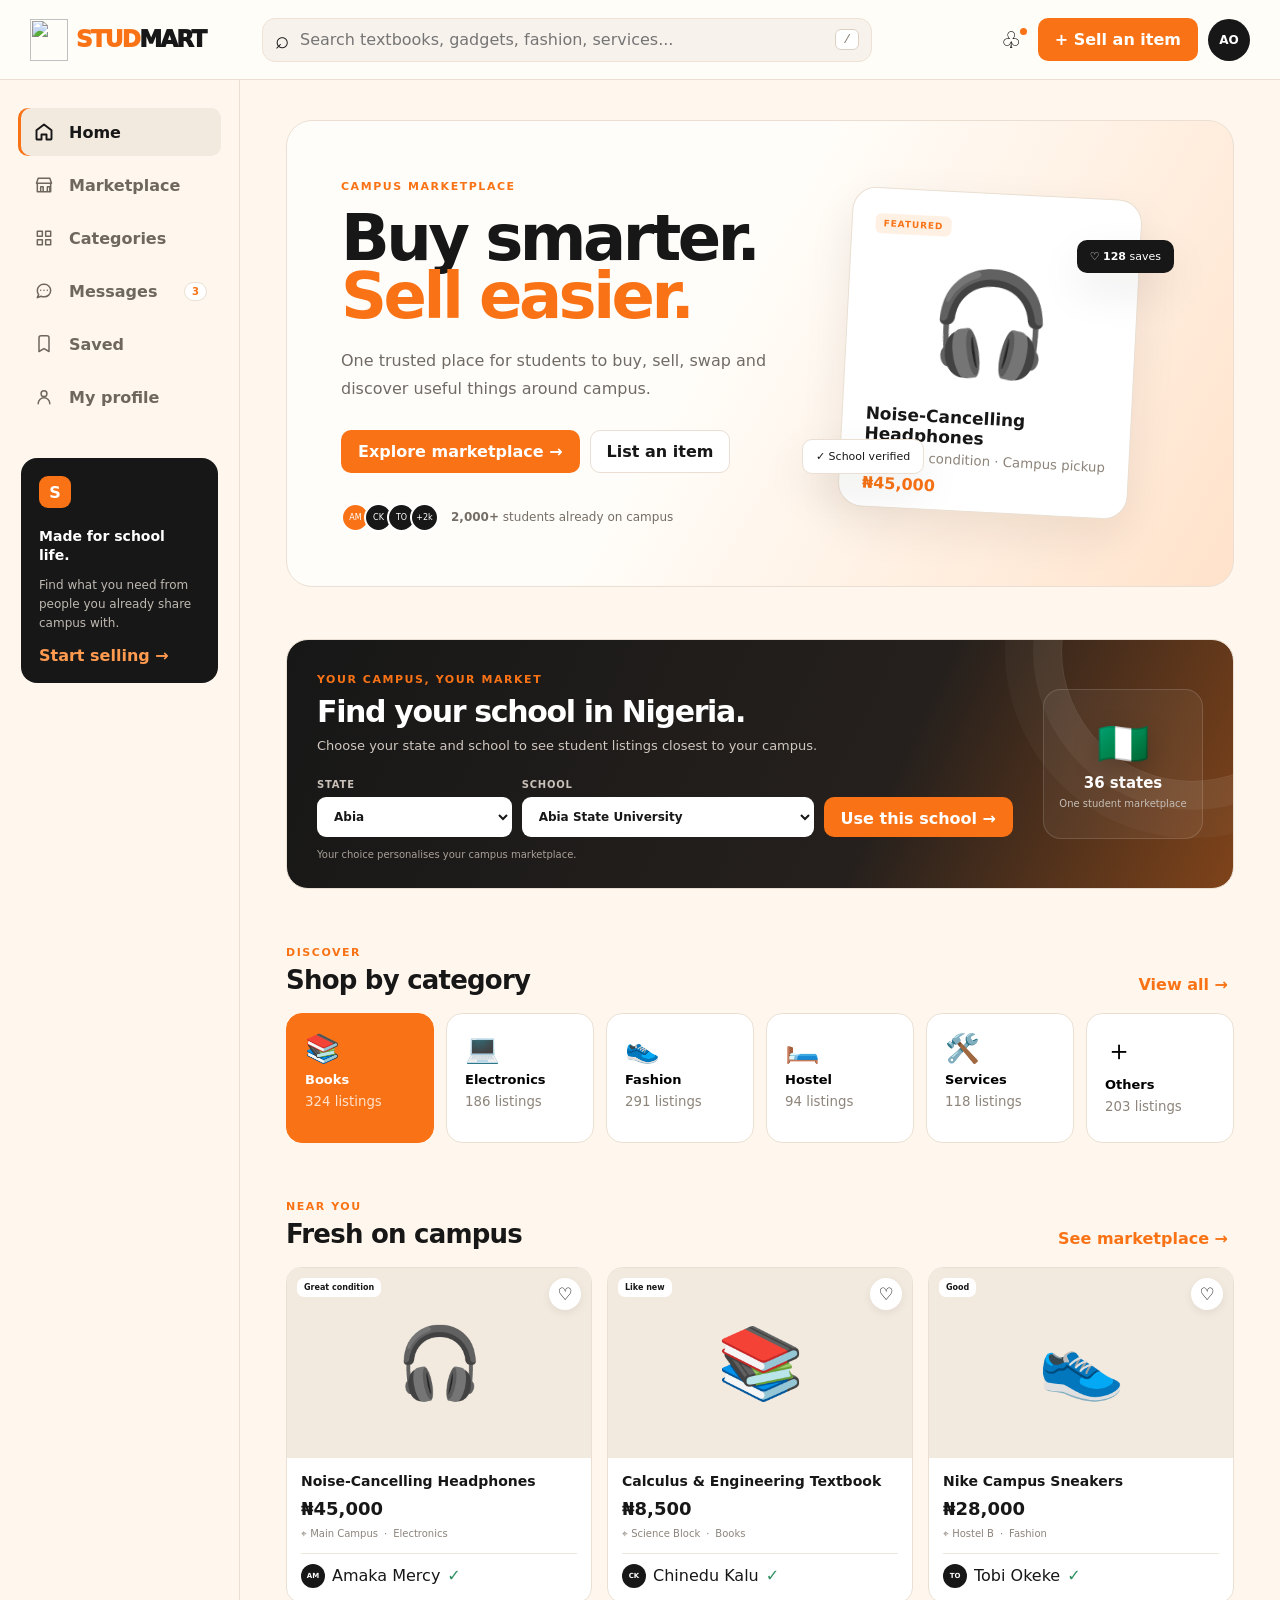
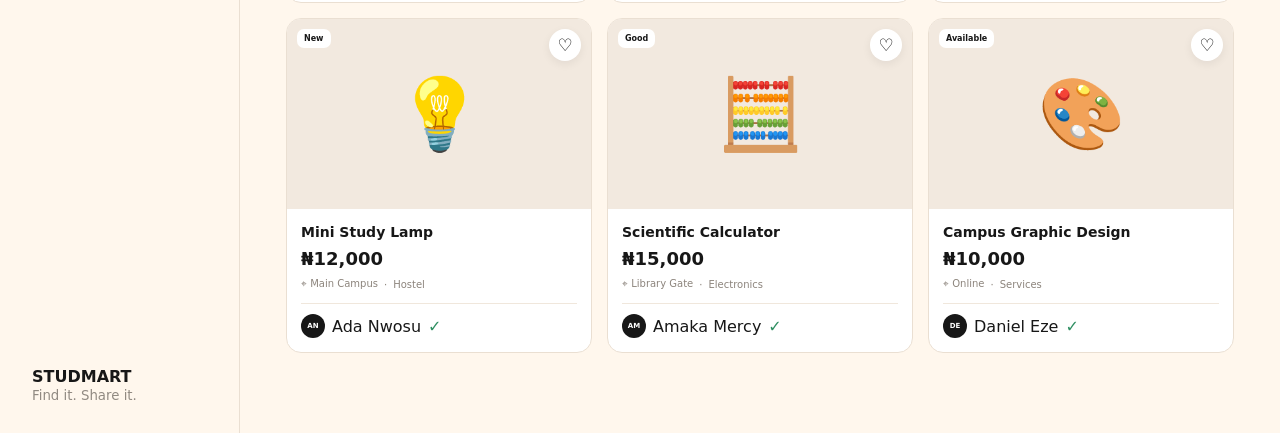
==== index.html @ bfa3b8c6 "Add files via upload" ====
<!DOCTYPE html>
<html lang="en">
<head>
  <meta charset="UTF-8" />
  <meta name="viewport" content="width=device-width, initial-scale=1.0" />
  <meta name="description" content="STUDMART — the school marketplace to buy, sell, share and swap with students on campus." />
  <title>STUDMART — School Marketplace</title>
  <link rel="stylesheet" href="styles.css" />
</head>
<body>
  <div class="app-shell">
    <header class="topbar">
      <a class="brand" href="#home" aria-label="STUDMART home">
        <img src="assets/studmart-mark.png" alt="" aria-hidden="true" />
        <span class="brand-word">STUD<span>MART</span></span>
      </a>
      <div class="search-wrap">
        <span class="search-icon">⌕</span>
        <input id="searchInput" type="search" placeholder="Search textbooks, gadgets, fashion, services..." />
        <kbd>/</kbd>
      </div>
      <div class="top-actions">
        <button class="icon-btn" id="notifyBtn" aria-label="Notifications">♧<span class="dot"></span></button>
        <button class="sell-btn" data-view="sell">+ Sell an item</button>
        <button class="avatar-btn" id="profileBtn">AO</button>
      </div>
    </header>

    <div class="layout">
      <aside class="sidebar">
        <nav>
          <a class="nav-item active" href="#home" data-view="home" aria-label="Home"><span class="nav-icon" aria-hidden="true"><svg viewBox="0 0 24 24"><path d="m3 10 9-7 9 7v10a1 1 0 0 1-1 1h-5v-6H9v6H4a1 1 0 0 1-1-1z"/></svg></span><span class="nav-label">Home</span></a>
          <a class="nav-item" href="#marketplace" data-view="marketplace" aria-label="Marketplace"><span class="nav-icon" aria-hidden="true"><svg viewBox="0 0 24 24"><path d="M4 10h16v10H4zM3 10l2-6h14l2 6M8 14h3v6H8zM16 14h3v6h-3z"/></svg></span><span class="nav-label">Marketplace</span></a>
          <a class="nav-item" href="#categories" data-view="categories" aria-label="Categories"><span class="nav-icon" aria-hidden="true"><svg viewBox="0 0 24 24"><path d="M4 4h6v6H4zM14 4h6v6h-6zM4 14h6v6H4zM14 14h6v6h-6z"/></svg></span><span class="nav-label">Categories</span></a>
          <a class="nav-item" href="#messages" data-view="messages" aria-label="Messages"><span class="nav-icon" aria-hidden="true"><svg viewBox="0 0 24 24"><path d="M20 11.5a7.5 7.5 0 0 1-8 7.5 8.5 8.5 0 0 1-3.5-.75L4 20l1.6-3.65A7.3 7.3 0 0 1 4 11.5 7.5 7.5 0 0 1 12 4a7.5 7.5 0 0 1 8 7.5Z"/><path d="M8 11h.01M12 11h.01M16 11h.01"/></svg></span><span class="nav-label">Messages</span><b>3</b></a>
          <a class="nav-item" href="#saved" data-view="saved" aria-label="Saved"><span class="nav-icon" aria-hidden="true"><svg viewBox="0 0 24 24"><path d="M6 4.5A2.5 2.5 0 0 1 8.5 2h7A2.5 2.5 0 0 1 18 4.5V21l-6-3.5L6 21z"/></svg></span><span class="nav-label">Saved</span></a>
          <a class="nav-item" href="#profile" data-view="profile" aria-label="My profile"><span class="nav-icon" aria-hidden="true"><svg viewBox="0 0 24 24"><circle cx="12" cy="8" r="3.5"/><path d="M5 20a7 7 0 0 1 14 0"/></svg></span><span class="nav-label">My profile</span></a>
        </nav>
        <div class="sidebar-card">
          <div class="mini-icon">S</div>
          <strong>Made for school life.</strong>
          <p>Find what you need from people you already share campus with.</p>
          <button data-view="sell">Start selling →</button>
        </div>
        <div class="sidebar-bottom">
          <span>STUDMART</span>
          <small>Find it. Share it.</small>
        </div>
      </aside>

      <main class="content">
        <section class="view active" id="home">
          <div class="hero">
            <div>
              <span class="eyebrow">CAMPUS MARKETPLACE</span>
              <h1>Buy smarter.<br><em>Sell easier.</em></h1>
              <p>One trusted place for students to buy, sell, swap and discover useful things around campus.</p>
              <div class="hero-actions">
                <button class="primary" data-view="marketplace">Explore marketplace →</button>
                <button class="secondary" data-view="sell">List an item</button>
              </div>
              <div class="hero-trust">
                <div class="avatars"><i>AM</i><i>CK</i><i>TO</i><i>+2k</i></div>
                <span><strong>2,000+</strong> students already on campus</span>
              </div>
            </div>
            <div class="hero-art">
              <div class="art-card big">
                <span class="tag">FEATURED</span>
                <div class="product-emoji">🎧</div>
                <strong>Noise-Cancelling<br/>Headphones</strong>
                <small>Excellent condition · Campus pickup</small>
                <div class="art-price">₦45,000</div>
              </div>
              <div class="float-card">♡ <strong>128</strong> saves</div>
              <div class="float-card verified">✓ School verified</div>
            </div>
          </div>

          <section class="school-section" aria-labelledby="schoolHeading">
            <div class="school-copy">
              <span class="eyebrow">YOUR CAMPUS, YOUR MARKET</span>
              <h2 id="schoolHeading">Find your school in Nigeria.</h2>
              <p>Choose your state and school to see student listings closest to your campus.</p>
              <div class="school-selects">
                <label>State<select id="schoolState" aria-label="Select a Nigerian state"></select></label>
                <label>School<select id="schoolName" aria-label="Select your school"></select></label>
                <button class="primary" id="saveSchool" type="button">Use this school →</button>
              </div>
              <small class="school-note" id="schoolNote">Your choice personalises your campus marketplace.</small>
            </div>
            <div class="school-map" aria-hidden="true"><span>🇳🇬</span><strong>36 states</strong><small>One student marketplace</small></div>
          </section>

          <div class="section-head">
            <div><span class="eyebrow">DISCOVER</span><h2>Shop by category</h2></div>
            <button class="text-btn" data-view="categories">View all →</button>
          </div>
          <div class="category-grid">
            <button class="category-card orange" data-category="Books"><span>📚</span><strong>Books</strong><small>324 listings</small></button>
            <button class="category-card" data-category="Electronics"><span>💻</span><strong>Electronics</strong><small>186 listings</small></button>
            <button class="category-card" data-category="Fashion"><span>👟</span><strong>Fashion</strong><small>291 listings</small></button>
            <button class="category-card" data-category="Hostel"><span>🛏️</span><strong>Hostel</strong><small>94 listings</small></button>
            <button class="category-card" data-category="Services"><span>🛠️</span><strong>Services</strong><small>118 listings</small></button>
            <button class="category-card" data-category="Others"><span>＋</span><strong>Others</strong><small>203 listings</small></button>
          </div>

          <div class="section-head">
            <div><span class="eyebrow">NEAR YOU</span><h2>Fresh on campus</h2></div>
            <button class="text-btn" data-view="marketplace">See marketplace →</button>
          </div>
          <div class="listing-grid" id="homeListings"></div>
        </section>

        <section class="view" id="marketplace">
          <div class="page-title">
            <div><span class="eyebrow">MARKETPLACE</span><h1>Everything students need.</h1><p>Browse verified student listings and connect directly.</p></div>
            <button class="primary" data-view="sell">+ List an item</button>
          </div>
          <div class="filterbar">
            <div class="chips" id="categoryFilters">
              <button class="chip active" data-filter="All">All</button>
              <button class="chip" data-filter="Books">Books</button>
              <button class="chip" data-filter="Electronics">Electronics</button>
              <button class="chip" data-filter="Fashion">Fashion</button>
              <button class="chip" data-filter="Hostel">Hostel</button>
              <button class="chip" data-filter="Services">Services</button>
            </div>
            <select id="sortSelect"><option value="newest">Newest first</option><option value="low">Price: low to high</option><option value="high">Price: high to low</option></select>
          </div>
          <div class="market-layout">
            <aside class="filters">
              <strong>Filter listings</strong>
              <label>Campus<input placeholder="Your campus" value="Main Campus" /></label>
              <label>Price range<input placeholder="₦ Min — ₦ Max" /></label>
              <label class="check"><input type="checkbox" checked /> School verified sellers</label>
              <label class="check"><input type="checkbox" /> Available today</label>
              <button class="secondary full">Reset filters</button>
            </aside>
            <div class="market-results"><div class="result-meta"><span id="resultCount">12 items</span><span>Updated just now</span></div><div class="listing-grid" id="marketListings"></div></div>
          </div>
        </section>

        <section class="view" id="categories">
          <div class="page-title"><div><span class="eyebrow">CATEGORIES</span><h1>Find your next useful thing.</h1><p>Curated for everyday student life.</p></div></div>
          <div class="category-large-grid" id="categoryLarge"></div>
        </section>

        <section class="view" id="saved">
          <div class="page-title"><div><span class="eyebrow">YOUR SAVED ITEMS</span><h1>Keep your favourites close.</h1><p>Items you save will appear here.</p></div></div>
          <div class="empty-state" id="savedState"><div>♡</div><h2>No saved items yet</h2><p>Tap the heart on any listing to save it for later.</p><button class="primary" data-view="marketplace">Browse listings</button></div>
          <div class="listing-grid" id="savedListings"></div>
        </section>

        <section class="view" id="messages">
          <div class="page-title"><div><span class="eyebrow">MESSAGES</span><h1>Chat with students.</h1><p>Keep buying and selling conversations in one place.</p></div></div>
          <div class="messages-layout">
            <div class="conversation-list" id="conversationList"></div>
            <div class="chat-panel">
              <div class="chat-head"><div class="avatar large">AM</div><div><strong>Amaka Mercy</strong><small>● Online · Verified student</small></div><button>•••</button></div>
              <div class="chat-body">
                <div class="date-line">Today</div>
                <div class="bubble incoming">Hi! Is the calculator still available?</div>
                <div class="bubble outgoing">Yes, it is. You can pick it up after my 2pm class.</div>
                <div class="bubble incoming">Perfect. I'll meet you at the library entrance.</div>
              </div>
              <div class="chat-compose"><input placeholder="Write a message..." /><button>➤</button></div>
            </div>
          </div>
        </section>

        <section class="view" id="sell">
          <div class="page-title"><div><span class="eyebrow">SELL ON STUDMART</span><h1>Turn unused things into value.</h1><p>Create a clean listing in less than a minute.</p></div></div>
          <div class="sell-layout">
            <form class="sell-form" id="sellForm">
              <div class="upload-box"><div>＋</div><strong>Add product photos</strong><small>Up to 5 photos · JPG or PNG</small></div>
              <div class="form-grid">
                <label>Item name<input required placeholder="e.g. Engineering Mathematics textbook" /></label>
                <label>Category<select required><option>Books</option><option>Electronics</option><option>Fashion</option><option>Hostel</option><option>Services</option><option>Others</option></select></label>
                <label>Price (₦)<input required type="number" placeholder="25,000" /></label>
                <label>Condition<select><option>New</option><option>Like new</option><option>Good</option><option>Fair</option></select></label>
              </div>
              <label>Description<textarea rows="5" placeholder="Tell buyers what they should know..."></textarea></label>
              <label>Pickup location<input placeholder="e.g. Main Campus, Library Gate" /></label>
              <button class="primary full" type="submit">Publish listing →</button>
            </form>
            <aside class="sell-tip"><span class="eyebrow">SELLER TIP</span><h2>Good listings sell faster.</h2><ul><li>Use bright, clear photos.</li><li>Be honest about the condition.</li><li>Include your campus pickup point.</li><li>Reply quickly to interested students.</li></ul></aside>
          </div>
        </section>

        <section class="view" id="profile">
          <div class="profile-cover"></div>
          <div class="profile-head">
            <div class="profile-avatar">AO</div>
            <div class="profile-main"><div class="verified-pill">✓ SCHOOL VERIFIED</div><h1>Alex Okafor</h1><p>Computer Science · 300 Level · Main Campus</p><span>Member since September 2026</span></div>
            <button class="secondary">Edit profile</button>
          </div>
          <div class="profile-stats"><div><strong>24</strong><span>Listings</span></div><div><strong>4.9</strong><span>Seller rating</span></div><div><strong>31</strong><span>Successful sales</span></div><div><strong>12</strong><span>Saved items</span></div></div>
          <div class="profile-body"><div><span class="eyebrow">MY LISTINGS</span><h2>Active listings</h2><div class="listing-grid" id="profileListings"></div></div><aside class="profile-card"><span class="eyebrow">ABOUT</span><p>Student seller focused on affordable tech, books and everyday campus essentials.</p><div class="profile-row">📍 Main Campus</div><div class="profile-row">🎓 Computer Science</div><div class="profile-row">🛡️ Verified student</div></aside></div>
        </section>
      </main>
    </div>
  </div>

  <div class="modal" id="listingModal">
    <div class="modal-card">
      <button class="modal-close">×</button>
      <div class="modal-product" id="modalProduct">🎧</div>
      <div class="modal-content">
        <span class="tag" id="modalCategory">Electronics</span>
        <h2 id="modalTitle">Noise-Cancelling Headphones</h2>
        <div class="modal-price" id="modalPrice">₦45,000</div>
        <p id="modalDesc">Great condition and lightly used. Perfect for lectures, study sessions and travel.</p>
        <div class="seller-mini" id="modalSeller"></div>
        <button class="primary full">Message seller</button>
      </div>
    </div>
  </div>

  <div class="toast" id="toast">Done</div>
  <div class="page-transition" id="pageTransition" aria-hidden="true">
    <div class="transition-brand"><img src="assets/studmart-mark.png" alt="" aria-hidden="true" /><strong>STUD<span>MART</span></strong></div>
  </div>
  <script src="app.js"></script>
</body>
</html>
---- styles.css ----
:root{
  --charcoal:#171717; --orange:#f97316; --orange2:#ff7b19; --cream:#fff7ed; --white:#fffdf9;
  --muted:#716b65; --line:#eadfd2; --soft:#f7efe6; --green:#2f8f62; --shadow:0 18px 45px rgba(34,25,17,.08);
}
*{box-sizing:border-box} html{scroll-behavior:smooth} body{margin:0;background:var(--cream);color:var(--charcoal);font-family:Inter,ui-sans-serif,system-ui,-apple-system,BlinkMacSystemFont,"Segoe UI",sans-serif}
button,input,textarea,select{font:inherit} button{cursor:pointer;border:0} a{text-decoration:none;color:inherit}
.app-shell{min-height:100vh}.topbar{height:78px;background:rgba(255,253,249,.94);backdrop-filter:blur(16px);border-bottom:1px solid var(--line);display:flex;align-items:center;gap:28px;padding:0 30px;position:sticky;top:0;z-index:30}
.brand{width:190px;height:52px;display:flex;align-items:center;overflow:hidden}.brand img{width:100%;height:100%;object-fit:contain;object-position:left center}
.search-wrap{height:44px;max-width:610px;flex:1;background:#f7f2ec;border:1px solid #eee2d5;border-radius:13px;display:flex;align-items:center;padding:0 12px;gap:9px}.search-wrap input{border:0;background:transparent;outline:0;width:100%;color:var(--charcoal)}.search-icon{font-size:24px}.search-wrap kbd{border:1px solid #ddd0c1;border-radius:6px;padding:2px 7px;color:#8a8177;background:white}
.top-actions{display:flex;align-items:center;gap:10px;margin-left:auto}.icon-btn{position:relative;background:transparent;font-size:23px}.dot{position:absolute;right:1px;top:2px;width:7px;height:7px;background:var(--orange);border-radius:50%}.sell-btn,.primary{background:var(--orange);color:white;padding:12px 17px;border-radius:10px;font-weight:800}.sell-btn:hover,.primary:hover{background:#e9650d}.avatar-btn,.avatar{width:42px;height:42px;border-radius:50%;background:var(--charcoal);color:#fff;display:grid;place-items:center;font-size:12px;font-weight:900}
.layout{display:grid;grid-template-columns:240px 1fr;max-width:1600px;margin:auto}.sidebar{padding:28px 18px 20px;border-right:1px solid var(--line);min-height:calc(100vh - 78px);position:sticky;top:78px;display:flex;flex-direction:column}.nav-item{display:flex;align-items:center;gap:13px;padding:12px 14px;border-radius:10px;color:#6e675f;font-weight:700;margin-bottom:5px}.nav-item span{font-size:20px;width:24px;text-align:center}.nav-item:hover,.nav-item.active{background:#f2e9df;color:var(--charcoal)}.nav-item.active{box-shadow:inset 3px 0 var(--orange)}.nav-item b{margin-left:auto;background:#fff;border:1px solid var(--line);font-size:10px;border-radius:99px;padding:3px 7px;color:var(--orange)}
.sidebar-card{background:var(--charcoal);color:white;border-radius:16px;padding:18px;margin:32px 3px 20px}.mini-icon{background:var(--orange);width:32px;height:32px;border-radius:9px;display:grid;place-items:center;font-weight:900;margin-bottom:18px}.sidebar-card strong{font-size:14px}.sidebar-card p{color:#bfb9b1;font-size:12px;line-height:1.6}.sidebar-card button{background:transparent;color:#ff9a4f;padding:0;font-weight:800}.sidebar-bottom{margin-top:auto;display:flex;flex-direction:column;padding:10px 14px;gap:2px}.sidebar-bottom span{font-weight:900}.sidebar-bottom small{color:#918a82}
.content{padding:40px 46px 80px;min-width:0}.view{display:none}.view.active{display:block}
.hero{min-height:450px;border:1px solid var(--line);border-radius:26px;background:linear-gradient(120deg,#fffdf9 45%,#ffe2ca);padding:54px;display:grid;grid-template-columns:1.1fr .9fr;overflow:hidden;position:relative}.eyebrow{font-size:11px;letter-spacing:.14em;font-weight:900;color:var(--orange)}.hero h1{font-size:clamp(48px,5vw,78px);line-height:.91;margin:15px 0 22px;letter-spacing:-.055em}.hero h1 em{font-style:normal;color:var(--orange)}.hero p{max-width:550px;color:var(--muted);font-size:16px;line-height:1.7}.hero-actions{display:flex;gap:10px;margin-top:28px}.secondary{background:#fff;border:1px solid var(--line);padding:11px 16px;border-radius:10px;font-weight:800;color:var(--charcoal)}.hero-trust{display:flex;align-items:center;gap:12px;margin-top:30px;font-size:12px;color:#746d65}.avatars{display:flex}.avatars i{width:29px;height:29px;border-radius:50%;background:#171717;color:white;border:2px solid white;display:grid;place-items:center;font-size:8px;font-style:normal;margin-left:-6px}.avatars i:first-child{margin-left:0;background:var(--orange)}
.hero-art{position:relative;display:grid;place-items:center}.art-card{width:290px;height:320px;background:white;border:1px solid var(--line);border-radius:24px;padding:23px;box-shadow:var(--shadow);transform:rotate(3deg)}.art-card .tag,.tag{display:inline-flex;background:#fff0e4;color:var(--orange);padding:5px 8px;border-radius:6px;font-size:9px;font-weight:900;letter-spacing:.1em}.product-emoji{height:170px;display:grid;place-items:center;font-size:100px}.art-card strong{font-size:17px;display:block}.art-card small{display:block;color:#8d847a;margin-top:5px}.art-price{color:var(--orange);font-weight:900;margin-top:10px}.float-card{position:absolute;background:#171717;color:white;padding:10px 13px;border-radius:10px;font-size:11px;right:5px;top:65px;box-shadow:var(--shadow)}.float-card.verified{top:auto;bottom:58px;left:0;right:auto;background:white;color:var(--charcoal);border:1px solid var(--line)}
.section-head{display:flex;justify-content:space-between;align-items:end;margin:52px 0 18px}.section-head h2,.page-title h2{margin:5px 0 0;font-size:26px;letter-spacing:-.03em}.text-btn{background:transparent;font-weight:800;color:var(--orange)}
.category-grid{display:grid;grid-template-columns:repeat(6,1fr);gap:12px}.category-card{background:#fff;border:1px solid var(--line);border-radius:16px;padding:18px;text-align:left;min-height:130px;display:flex;flex-direction:column;gap:7px;transition:.2s}.category-card:hover{transform:translateY(-3px);box-shadow:var(--shadow)}.category-card span{font-size:28px}.category-card strong{font-size:13px}.category-card small{color:#8d857b}.category-card.orange{background:var(--orange);color:white;border-color:var(--orange)}.category-card.orange small{color:#ffe1cc}
.page-title{display:flex;align-items:end;justify-content:space-between;margin-bottom:30px}.page-title h1{font-size:45px;letter-spacing:-.05em;margin:7px 0}.page-title p{margin:0;color:var(--muted)}.filterbar{background:#fff;border:1px solid var(--line);border-radius:14px;padding:11px;display:flex;justify-content:space-between;gap:15px;margin-bottom:24px}.chips{display:flex;gap:7px;flex-wrap:wrap}.chip{background:transparent;border:1px solid var(--line);border-radius:8px;padding:8px 12px;color:#6d665e;font-size:12px;font-weight:800}.chip.active,.chip:hover{background:var(--charcoal);border-color:var(--charcoal);color:white}.filterbar select{border:1px solid var(--line);background:#fff;border-radius:8px;padding:8px 12px}.market-layout{display:grid;grid-template-columns:210px 1fr;gap:25px}.filters{background:#fff;border:1px solid var(--line);border-radius:15px;padding:17px;height:max-content;display:flex;flex-direction:column;gap:16px}.filters label{font-size:11px;font-weight:800;display:grid;gap:6px}.filters input{border:1px solid var(--line);padding:10px;border-radius:8px;outline:none}.filters .check{display:flex;grid-template-columns:none;align-items:center;display:flex;gap:8px;font-weight:600;color:#777}.full{width:100%}.result-meta{display:flex;justify-content:space-between;color:#90877e;font-size:11px;margin-bottom:11px}
.listing-grid{display:grid;grid-template-columns:repeat(3,minmax(0,1fr));gap:15px}.listing{background:#fff;border:1px solid var(--line);border-radius:15px;overflow:hidden;cursor:pointer;transition:.2s;position:relative}.listing:hover{transform:translateY(-3px);box-shadow:var(--shadow)}.listing-photo{height:190px;background:#f2e9df;display:grid;place-items:center;font-size:70px;position:relative}.listing-photo .heart{position:absolute;right:10px;top:10px;width:32px;height:32px;border-radius:50%;background:#fff;display:grid;place-items:center;font-size:17px;box-shadow:0 3px 10px #0001}.listing-info{padding:14px}.listing-info h3{font-size:14px;margin:0 0 7px}.listing-price{font-weight:900;font-size:18px}.listing-meta{display:flex;align-items:center;gap:6px;color:#8c847c;font-size:10px;margin-top:9px}.seller-line{display:flex;align-items:center;gap:7px;margin-top:13px;padding-top:10px;border-top:1px solid #f0e7dc}.seller-avatar{width:24px;height:24px;border-radius:50%;background:#171717;color:#fff;display:grid;place-items:center;font-size:7px;font-weight:900}.verified-dot{color:var(--green);font-weight:900}.listing .status{position:absolute;left:10px;top:10px;background:#fff;color:#171717;border-radius:7px;padding:5px 7px;font-size:8px;font-weight:900}
.category-large-grid{display:grid;grid-template-columns:repeat(3,1fr);gap:18px}.category-large{min-height:220px;background:white;border:1px solid var(--line);border-radius:20px;padding:25px;display:flex;flex-direction:column;justify-content:space-between}.category-large:nth-child(2n){background:#171717;color:white}.category-large .cat-icon{font-size:50px}.category-large h2{margin:0;font-size:28px}.category-large p{color:#827a72;margin:6px 0}.category-large:nth-child(2n) p{color:#b8b0a8}.category-large button{align-self:flex-start;background:transparent;color:var(--orange);font-weight:900}
.empty-state{border:1px dashed #d8cabb;border-radius:20px;text-align:center;padding:70px 20px;background:#fff}.empty-state>div{font-size:45px}.empty-state h2{margin:10px}.empty-state p{color:var(--muted);margin-bottom:22px}.messages-layout{display:grid;grid-template-columns:310px 1fr;background:white;border:1px solid var(--line);border-radius:18px;overflow:hidden;min-height:590px}.conversation-list{border-right:1px solid var(--line)}.conversation{display:flex;gap:11px;padding:16px;border-bottom:1px solid #f1e8df}.conversation.active{background:#fff3e8}.conversation .avatar{flex:none;width:40px;height:40px}.conversation strong{font-size:13px}.conversation small{display:block;color:#8a8179;margin-top:4px}.chat-panel{display:flex;flex-direction:column}.chat-head{padding:17px;border-bottom:1px solid var(--line);display:flex;gap:11px;align-items:center}.chat-head small{display:block;color:var(--green);font-size:10px;margin-top:3px}.chat-head button{margin-left:auto;background:transparent}.chat-body{padding:25px;flex:1;background:#fcf8f3;display:flex;flex-direction:column;gap:10px}.date-line{text-align:center;color:#a29a92;font-size:10px;margin-bottom:10px}.bubble{padding:10px 13px;border-radius:12px;max-width:65%;font-size:12px;line-height:1.5}.incoming{background:#fff;border:1px solid var(--line);align-self:flex-start}.outgoing{background:var(--orange);color:#fff;align-self:flex-end}.chat-compose{padding:13px;border-top:1px solid var(--line);display:flex;gap:8px}.chat-compose input{flex:1;border:1px solid var(--line);border-radius:10px;padding:11px;outline:none}.chat-compose button{background:var(--charcoal);color:#fff;border-radius:10px;width:45px}
.sell-layout{display:grid;grid-template-columns:1fr 300px;gap:22px}.sell-form{background:#fff;border:1px solid var(--line);border-radius:18px;padding:25px;display:grid;gap:17px}.upload-box{border:1.5px dashed #d9cabb;border-radius:13px;padding:28px;text-align:center;display:grid;gap:5px}.upload-box div{width:42px;height:42px;border-radius:50%;background:#fff0e4;color:var(--orange);display:grid;place-items:center;font-size:23px;margin:auto}.upload-box small{color:#9a9187}.form-grid{display:grid;grid-template-columns:1fr 1fr;gap:14px}.sell-form label{font-size:11px;font-weight:900;display:grid;gap:7px}.sell-form input,.sell-form textarea,.sell-form select{border:1px solid var(--line);border-radius:9px;padding:11px;outline:none;background:white}.sell-tip{background:#171717;color:white;border-radius:18px;padding:25px;height:max-content}.sell-tip h2{font-size:25px}.sell-tip li{margin:13px 0;color:#c5bfb7;font-size:13px;line-height:1.5}.sell-tip li::marker{color:var(--orange)}
.profile-cover{height:180px;background:linear-gradient(120deg,#171717,#2a211c 55%,#f97316);border-radius:20px}.profile-head{display:flex;align-items:center;gap:20px;margin:-45px 25px 20px}.profile-avatar{width:100px;height:100px;border-radius:50%;border:6px solid var(--cream);background:var(--orange);color:white;display:grid;place-items:center;font-weight:900;font-size:25px}.profile-main{flex:1}.profile-main h1{margin:3px 0;font-size:28px}.profile-main p{margin:0 0 5px;color:var(--muted)}.profile-main span{font-size:11px;color:#9a9187}.verified-pill{display:inline-block;color:var(--green);font-size:9px;font-weight:900}.profile-stats{display:grid;grid-template-columns:repeat(4,1fr);background:#fff;border:1px solid var(--line);border-radius:15px;margin-bottom:24px}.profile-stats div{padding:19px;text-align:center;border-right:1px solid var(--line)}.profile-stats div:last-child{border:0}.profile-stats strong{display:block;font-size:22px}.profile-stats span{font-size:10px;color:#918980}.profile-body{display:grid;grid-template-columns:1fr 270px;gap:25px}.profile-card{background:#171717;color:#fff;border-radius:16px;padding:20px;height:max-content}.profile-card p{font-size:12px;line-height:1.7;color:#c0b9b1}.profile-row{font-size:11px;padding:11px 0;border-top:1px solid #ffffff18;color:#d8d0c8}
.modal{position:fixed;inset:0;background:#17171799;backdrop-filter:blur(6px);display:none;place-items:center;padding:20px;z-index:50}.modal.show{display:grid}.modal-card{background:#fffdf9;border-radius:20px;max-width:760px;width:100%;display:grid;grid-template-columns:1fr 1fr;overflow:hidden;position:relative;box-shadow:0 30px 90px #0004}.modal-close{position:absolute;right:13px;top:13px;width:34px;height:34px;border-radius:50%;background:#fff;border:1px solid var(--line);z-index:2;font-size:21px}.modal-product{min-height:430px;background:#f2e9df;display:grid;place-items:center;font-size:130px}.modal-content{padding:38px 30px}.modal-content h2{font-size:30px;letter-spacing:-.04em}.modal-price{font-size:25px;font-weight:900;color:var(--orange)}.modal-content p{color:var(--muted);line-height:1.7}.seller-mini{display:flex;gap:10px;align-items:center;border-top:1px solid var(--line);border-bottom:1px solid var(--line);padding:15px 0;margin:20px 0}.seller-mini .avatar{width:40px;height:40px}.seller-mini small{display:block;color:#888}
.toast{position:fixed;right:25px;bottom:25px;background:#171717;color:#fff;padding:12px 16px;border-radius:10px;opacity:0;transform:translateY(10px);pointer-events:none;transition:.25s;z-index:80;font-size:12px}.toast.show{opacity:1;transform:none}
@media(max-width:1100px){.category-grid{grid-template-columns:repeat(3,1fr)}.listing-grid{grid-template-columns:repeat(2,1fr)}.hero{grid-template-columns:1fr}.hero-art{display:none}.layout{grid-template-columns:80px 1fr}.sidebar{padding:20px 10px}.nav-item{justify-content:center}.nav-item span{width:auto}.nav-item:not(.active) b,.nav-item{font-size:0}.nav-item span{font-size:20px}.sidebar-card,.sidebar-bottom{display:none}}
@media(max-width:720px){.topbar{padding:0 13px;height:65px;gap:8px}.brand{width:120px}.search-wrap{display:none}.sell-btn{display:none}.layout{display:block}.sidebar{position:fixed;bottom:0;left:0;right:0;top:auto;height:64px;min-height:0;z-index:40;background:#fffdf9;border-top:1px solid var(--line);border-right:0;padding:5px 6px}.sidebar nav{display:flex;justify-content:space-around}.nav-item{margin:0;padding:7px 9px}.nav-item.active{box-shadow:none;background:#fff0e4}.nav-item span{font-size:18px}.nav-item:nth-child(3),.nav-item:nth-child(5){display:none}.content{padding:20px 13px 85px}.hero{padding:30px 24px;min-height:430px}.hero h1{font-size:50px}.section-head{margin-top:34px}.category-grid{grid-template-columns:repeat(2,1fr)}.listing-grid{grid-template-columns:1fr 1fr;gap:9px}.listing-photo{height:140px;font-size:55px}.listing-info{padding:10px}.listing-info h3{font-size:12px}.listing-price{font-size:15px}.market-layout,.sell-layout,.profile-body{grid-template-columns:1fr}.filters{display:none}.filterbar{overflow:auto}.page-title{display:block}.page-title h1{font-size:34px}.page-title .primary{margin-top:18px}.category-large-grid{grid-template-columns:1fr 1fr}.messages-layout{grid-template-columns:1fr}.conversation-list{display:none}.modal-card{grid-template-columns:1fr}.modal-product{min-height:220px}.profile-head{margin-left:5px;margin-right:5px;flex-wrap:wrap}.profile-stats{grid-template-columns:1fr 1fr}.profile-stats div:nth-child(2){border-right:0}.form-grid{grid-template-columns:1fr}}


/* Layout refinements: keep alignment stable across desktop, tablet, and mobile. */
.brand{position:relative;flex:0 0 220px;width:220px;overflow:visible}
.brand img{width:188px;height:52px;object-fit:fill;object-position:left center}
.brand::after{content:"RT";position:absolute;left:185px;top:15px;color:var(--charcoal);font-size:21px;line-height:1;font-weight:900;letter-spacing:-.06em;pointer-events:none}
.topbar{min-width:0}
.search-wrap{min-width:180px}
.hero>div:first-child{min-width:0}
.hero p{margin-bottom:0}
.hero-actions button{white-space:nowrap}
.listing-info{min-width:0}.listing-info h3{line-height:1.35;overflow-wrap:anywhere}.listing-meta{flex-wrap:wrap}.seller-line{min-width:0}.seller-line>span:not(.seller-avatar):not(.verified-dot){overflow:hidden;text-overflow:ellipsis;white-space:nowrap}
.modal-card{max-height:calc(100vh - 40px);overflow:auto}

@media(max-width:1100px){
  .brand{flex-basis:190px;width:190px}
  .brand img{width:164px}
  .brand::after{left:161px;font-size:19px;top:16px}
  .content{padding:32px 28px 72px}
  .hero{padding:42px}
}

@media(max-width:720px){
  .topbar{height:68px}
  .brand{flex-basis:151px;width:151px;height:46px}
  .brand img{width:130px;height:45px}
  .brand::after{left:128px;top:14px;font-size:16px}
  .top-actions{gap:7px}
  .avatar-btn{width:40px;height:40px}
  .content{padding:18px 13px 88px}
  .hero{width:100%;padding:28px 24px 30px;min-height:0}
  .hero h1{font-size:clamp(42px,12vw,50px);line-height:.95;margin-top:13px}
  .hero p{font-size:15px;line-height:1.65}
  .hero-actions{gap:9px;margin-top:25px}
  .hero-actions button{flex:1;min-width:0;padding:12px 10px;white-space:normal;line-height:1.2}
  .hero-trust{gap:9px;margin-top:28px;flex-wrap:wrap}
  .hero-trust>span{flex:1;min-width:150px}
  .section-head{gap:12px;align-items:end}
  .section-head h2{font-size:25px}
  .section-head .text-btn{white-space:nowrap}
  .category-card{min-height:130px;padding:16px}
  .listing-grid{align-items:start}
  .listing-photo{height:132px}
  .listing-meta{line-height:1.35}
  .profile-cover{height:145px}
  .profile-head{gap:12px;margin-top:-39px}
  .profile-avatar{width:82px;height:82px}
  .profile-main h1{font-size:24px}
  .modal{padding:12px}
  .modal-card{max-height:calc(100vh - 24px)}
  .modal-content{padding:26px 20px}
}

@media(max-width:360px){
  .brand{flex-basis:140px;width:140px}.brand img{width:120px}.brand::after{left:118px;font-size:15px}
  .hero{padding-left:19px;padding-right:19px}
  .hero-actions{flex-direction:column}
  .hero-actions button{width:100%}
  .listing-grid{grid-template-columns:1fr}
}


/* Complete logo lockup and branded view transitions. */
.brand{display:flex;align-items:center;gap:7px;flex:0 0 220px;width:220px;height:52px;overflow:visible;background:transparent}
.brand img{display:block;width:39px;height:43px;object-fit:contain;object-position:center}
.brand::after{display:none}
.brand-word{font-size:24px;line-height:1;font-weight:950;letter-spacing:-.07em;color:var(--orange);white-space:nowrap}
.brand-word span{color:var(--charcoal)}
.view.active{animation:viewIn .42s cubic-bezier(.22,.8,.32,1) both}
@keyframes viewIn{from{opacity:0;transform:translateY(10px)}to{opacity:1;transform:none}}
.page-transition{position:fixed;inset:0;z-index:100;background:rgba(255,247,237,.97);display:grid;place-items:center;opacity:0;visibility:hidden;pointer-events:none}
.page-transition.run{visibility:visible;animation:transitionCurtain .62s cubic-bezier(.65,0,.35,1) both}
.transition-brand{display:flex;align-items:center;gap:11px;opacity:0;transform:scale(.9)}
.page-transition.run .transition-brand{animation:transitionLogo .62s cubic-bezier(.22,.8,.32,1) both}
.transition-brand img{width:58px;height:62px;object-fit:contain}
.transition-brand strong{font-size:35px;letter-spacing:-.07em;color:var(--orange)}
.transition-brand strong span{color:var(--charcoal)}
@keyframes transitionCurtain{0%{opacity:0}18%{opacity:1}72%{opacity:1}100%{opacity:0}}
@keyframes transitionLogo{0%{opacity:0;transform:scale(.82) translateY(8px)}25%{opacity:1;transform:scale(1) translateY(0)}72%{opacity:1;transform:scale(1.02)}100%{opacity:0;transform:scale(1.08) translateY(-4px)}}
@media(prefers-reduced-motion:reduce){.view.active,.page-transition.run,.page-transition.run .transition-brand{animation:none}.page-transition{display:none}}
@media(max-width:1100px){.brand{flex-basis:190px;width:190px}}
@media(max-width:720px){.brand{flex-basis:151px;width:151px;height:46px;gap:5px}.brand img{width:32px;height:38px}.brand-word{font-size:19px}.transition-brand img{width:48px;height:52px}.transition-brand strong{font-size:28px}}
@media(max-width:360px){.brand{flex-basis:140px;width:140px}.brand-word{font-size:18px}}


/* Professional header lockup and profile page refinement. */
.topbar{height:80px;padding-left:30px;padding-right:30px;gap:30px}
.brand{flex:0 0 202px;width:202px;height:48px;gap:8px}
.brand img{width:38px;height:42px}
.brand-word{font-size:23px;letter-spacing:-.075em}
.profile-cover{height:168px;border-radius:22px;background:radial-gradient(circle at 86% 20%,#f99644 0,#e96b12 22%,transparent 48%),linear-gradient(110deg,#171717 0%,#2b211c 56%,#f97316 100%);position:relative;overflow:hidden}
.profile-cover::after{content:"STUDMART / STUDENT SELLER";position:absolute;right:28px;bottom:24px;color:#ffffff9c;font-size:10px;letter-spacing:.18em;font-weight:800}
.profile-head{margin:0 0 24px;padding:0 25px 22px;background:#fff;border:1px solid var(--line);border-top:0;border-radius:0 0 18px 18px;align-items:center;gap:18px;position:relative}
.profile-avatar{margin-top:-44px;flex:none;width:92px;height:92px;border-width:6px;box-shadow:0 8px 20px #271a0e18}
.profile-main{padding-top:16px;min-width:0}
.profile-main h1{font-size:30px;letter-spacing:-.04em}
.profile-main p{font-size:13px}
.profile-main span{font-size:11px}
.verified-pill{padding:4px 8px;border-radius:99px;background:#e9f7ef}
.profile-head>.secondary{margin-left:auto;white-space:nowrap}
.profile-stats{margin-bottom:34px;box-shadow:0 8px 24px #271a0e08}
.profile-stats div{padding:20px 15px}
.profile-body{align-items:start;gap:28px}
.profile-body>div>h2{margin:7px 0 18px;font-size:26px;letter-spacing:-.04em}
.profile-card{width:100%;padding:23px;border:1px solid #2e2925;box-shadow:0 12px 24px #271a0e12}
.profile-card p{margin:16px 0 18px}
.profile-row{display:flex;align-items:center;gap:7px}
@media(max-width:1100px){.topbar{padding-left:22px;padding-right:22px;gap:20px}.brand{flex-basis:190px;width:190px}}
@media(max-width:720px){
  .topbar{height:68px;padding:0 13px;gap:8px}
  .brand{flex:0 0 151px;width:151px;height:45px;gap:5px}
  .brand img{width:31px;height:37px}
  .brand-word{font-size:19px}
  .profile-cover{height:142px;border-radius:16px}
  .profile-cover::after{right:16px;bottom:17px;font-size:8px}
  .profile-head{display:grid;grid-template-columns:78px minmax(0,1fr);gap:10px 12px;margin-bottom:20px;padding:0 16px 20px;border-radius:0 0 16px 16px}
  .profile-avatar{width:78px;height:78px;margin-top:-35px;align-self:start;font-size:22px}
  .profile-main{padding-top:12px}
  .profile-main h1{font-size:25px;line-height:1.08;margin:0 0 6px}
  .profile-main p{font-size:12px;line-height:1.45;margin-bottom:5px}
  .profile-main span{font-size:10px;line-height:1.3}
  .profile-head>.secondary{grid-column:1/-1;margin:2px 0 0;width:100%;text-align:center}
  .profile-stats{margin-bottom:29px}
  .profile-stats div{padding:17px 8px;min-height:84px}
  .profile-body{gap:25px}
  .profile-body>div>h2{font-size:24px;margin-bottom:14px}
  .profile-card{padding:20px}
}


/* Real navigation icons with clear affordances and tactile motion. */
.nav-item{position:relative;transition:background .2s ease,color .2s ease,transform .2s ease}
.nav-item .nav-icon{display:grid;place-items:center;width:24px;height:24px;flex:0 0 24px;font-size:0}
.nav-item .nav-icon svg{width:20px;height:20px;fill:none;stroke:currentColor;stroke-width:1.8;stroke-linecap:round;stroke-linejoin:round;transition:transform .22s ease,stroke-width .22s ease}
.nav-item .nav-label{font-size:inherit;width:auto;text-align:left}
.nav-item:hover{transform:translateX(3px)}
.nav-item:hover .nav-icon svg{transform:scale(1.14) rotate(-4deg);stroke-width:2.2}
.nav-item.active .nav-icon svg{stroke-width:2.3}
.nav-item b{z-index:1}

/* Nigeria school discovery module. */
.school-section{margin-top:52px;padding:28px 30px;border:1px solid var(--line);border-radius:22px;background:linear-gradient(115deg,#171717 0%,#25201d 63%,#f97316 150%);color:#fff;display:flex;justify-content:space-between;gap:30px;align-items:center;overflow:hidden;position:relative}
.school-section::before{content:"";position:absolute;width:260px;height:260px;border:1px solid #ffffff20;border-radius:50%;right:-90px;top:-120px;box-shadow:0 0 0 28px #ffffff0d,0 0 0 56px #ffffff08}
.school-copy{position:relative;z-index:1;max-width:760px}.school-copy h2{font-size:30px;letter-spacing:-.045em;margin:7px 0}.school-copy p{color:#d0c7bf;margin:0;line-height:1.6;font-size:13px}.school-selects{display:grid;grid-template-columns:1fr 1.5fr auto;gap:10px;align-items:end;margin-top:22px}.school-selects label{display:grid;gap:7px;color:#c9c0b8;font-size:10px;font-weight:800;text-transform:uppercase;letter-spacing:.08em}.school-selects select{min-width:0;border:1px solid #ffffff24;border-radius:9px;background:#fff;color:var(--charcoal);padding:11px 12px;outline:0;text-transform:none;font-size:12px}.school-selects .primary{height:40px;white-space:nowrap}.school-note{display:block;color:#a9a098;font-size:10px;margin-top:12px}.school-note.saved{color:#9be2b7}.school-map{width:160px;min-width:160px;height:150px;border-radius:18px;border:1px solid #ffffff24;background:#ffffff0d;display:flex;flex-direction:column;justify-content:center;align-items:center;gap:6px;position:relative;z-index:1}.school-map span{font-size:42px;filter:drop-shadow(0 8px 12px #0003)}.school-map strong{font-size:15px}.school-map small{font-size:10px;color:#c5bdb6}
@media(max-width:1100px){.nav-item .nav-label{font-size:0}.nav-item:hover{transform:translateY(-2px)}.school-section{padding:25px}.school-map{width:130px;min-width:130px}}
@media(max-width:720px){
  .nav-item .nav-icon{width:27px;height:27px;flex-basis:27px}.nav-item .nav-icon svg{width:19px;height:19px}.nav-item .nav-label{display:none}.nav-item:hover{transform:translateY(-3px)}
  .nav-item::after{content:attr(aria-label);position:absolute;bottom:58px;left:50%;transform:translateX(-50%) translateY(4px);padding:5px 7px;border-radius:6px;background:var(--charcoal);color:#fff;font-size:9px;font-weight:800;white-space:nowrap;opacity:0;pointer-events:none;transition:.18s ease}
  .nav-item:hover::after,.nav-item:focus-visible::after{opacity:1;transform:translateX(-50%) translateY(0)}
  .school-section{display:block;margin-top:36px;padding:22px 18px;border-radius:18px}.school-copy h2{font-size:25px}.school-copy p{font-size:12px}.school-selects{grid-template-columns:1fr 1fr;gap:9px;margin-top:18px}.school-selects label:nth-child(2){grid-column:2}.school-selects .primary{grid-column:1/-1;width:100%}.school-map{display:none}
}
@media(max-width:360px){.school-selects{grid-template-columns:1fr}.school-selects label:nth-child(2){grid-column:auto}.school-selects .primary{grid-column:auto}}
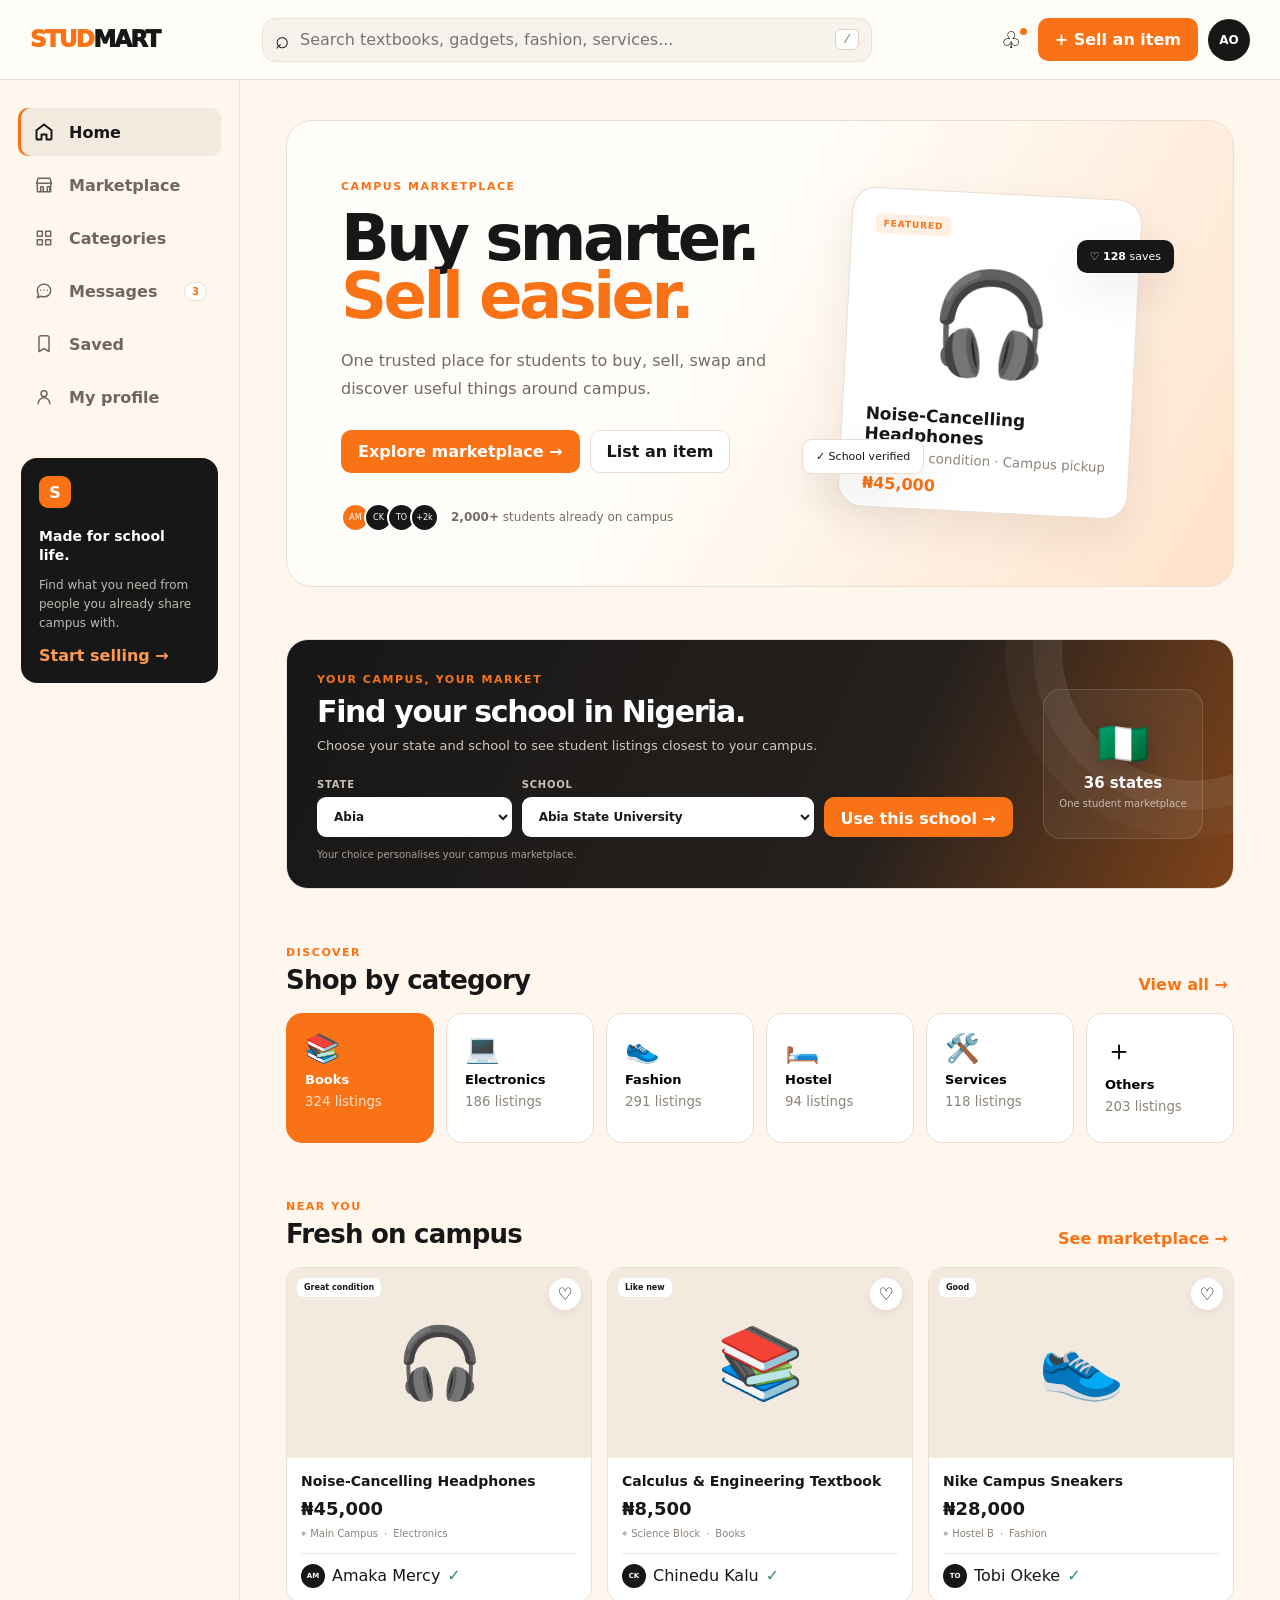
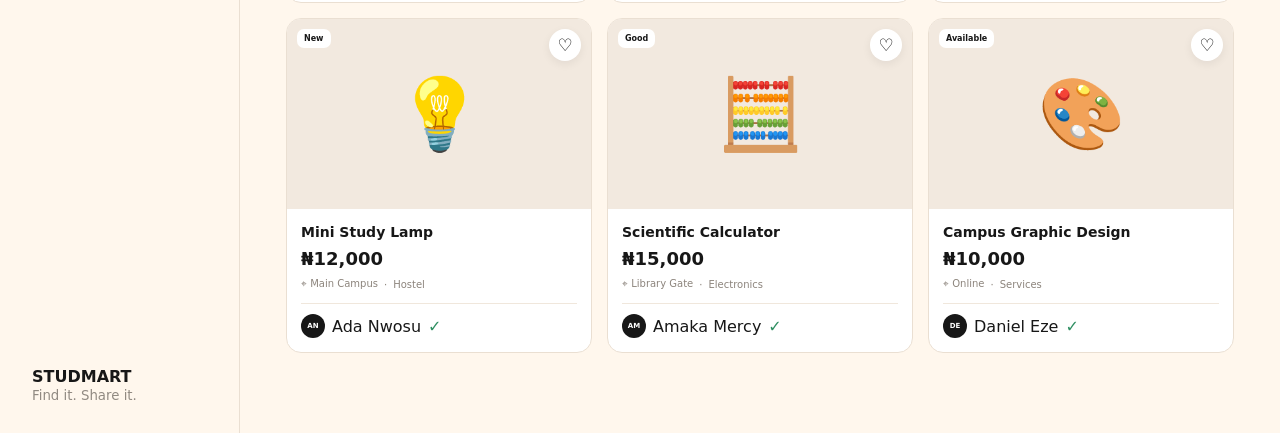
==== commit 864ea4ae: "Update index.html" ====
--- a/index.html
+++ b/index.html
@@ -11,7 +11,7 @@
   <div class="app-shell">
     <header class="topbar">
       <a class="brand" href="#home" aria-label="STUDMART home">
-        <img src="assets/studmart-mark.png" alt="" aria-hidden="true" />
+        
         <span class="brand-word">STUD<span>MART</span></span>
       </a>
       <div class="search-wrap">
